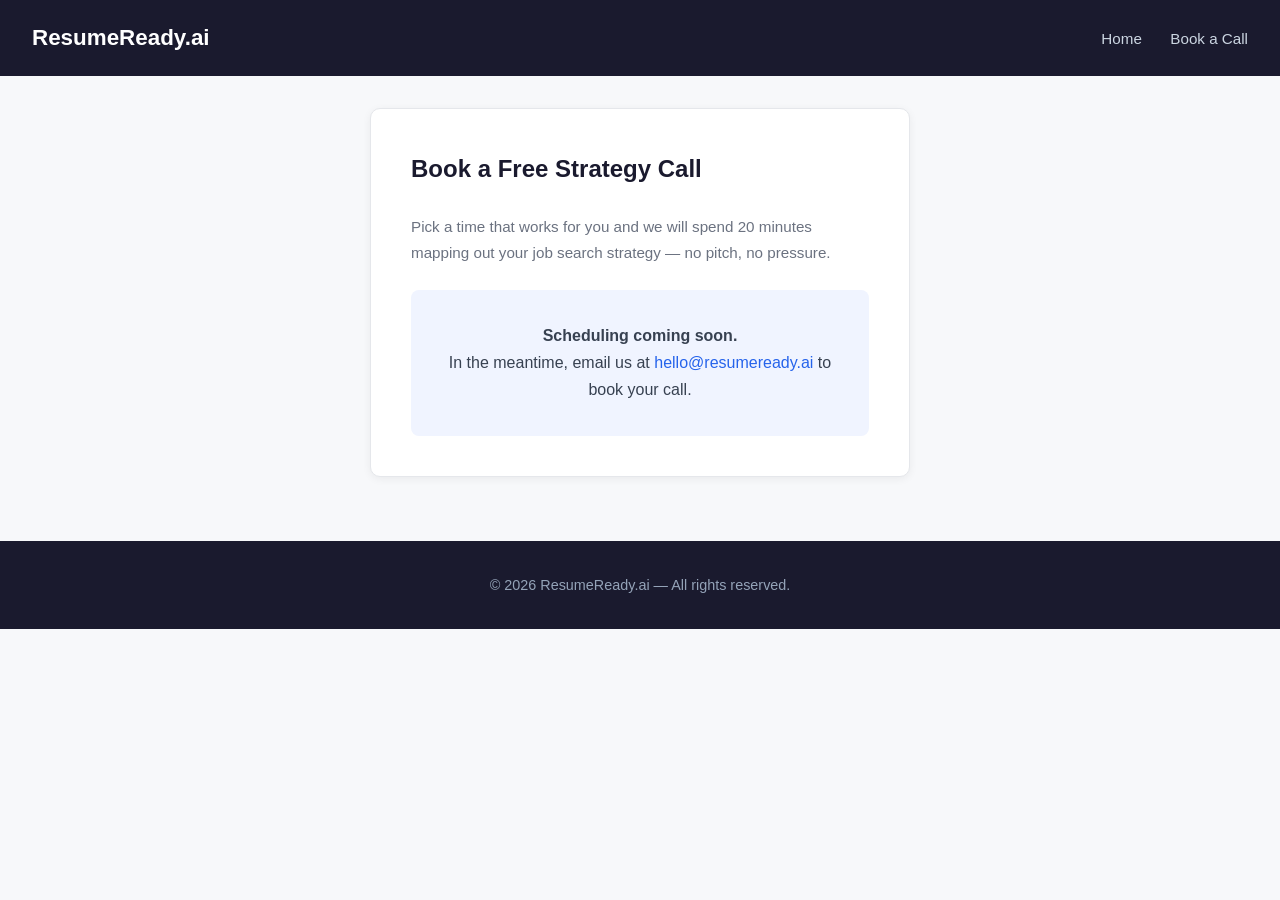
==== book.html @ 3fb4443f "Add site content: populate all HTML pages and CSS stylesheet" ====
<!DOCTYPE html>
<html lang="en">
<head>
  <meta charset="UTF-8" />
  <meta name="viewport" content="width=device-width, initial-scale=1.0" />
  <meta name="description" content="Book a free 20-minute career strategy call with ResumeReady.ai." />
  <title>Book a Free Strategy Call | ResumeReady.ai</title>
  <link rel="stylesheet" href="/assets/css/site.css" />
</head>
<body>
<header>
  <a class="logo" href="/">ResumeReady.ai</a>
  <nav>
    <a href="/">Home</a>
    <a href="/book.html">Book a Call</a>
  </nav>
</header>
<div class="form-wrap">
  <h2>Book a Free Strategy Call</h2>
  <p style="margin-bottom:1.5rem;color:#6b7280;font-size:0.95rem;">Pick a time that works for you and we will spend 20 minutes mapping out your job search strategy — no pitch, no pressure.</p>
  <p style="text-align:center;padding:2rem;background:#f0f4ff;border-radius:8px;color:#374151;">
    <strong>Scheduling coming soon.</strong><br/>
    In the meantime, email us at <a href="mailto:hello@resumeready.ai">hello@resumeready.ai</a> to book your call.
  </p>
</div>
<footer>
  <p>&copy; 2026 ResumeReady.ai &mdash; All rights reserved.</p>
</footer>
</body>
</html>
---- assets/css/site.css ----
/* ResumeReady.ai - site.css */
*, *::before, *::after { box-sizing: border-box; margin: 0; padding: 0; }

body {
  font-family: "Segoe UI", Arial, sans-serif;
  background: #f7f8fa;
  color: #1a1a2e;
  line-height: 1.7;
}

a { color: #2563eb; text-decoration: none; }
a:hover { text-decoration: underline; }

header {
  background: #1a1a2e;
  color: #fff;
  padding: 1.2rem 2rem;
  display: flex;
  align-items: center;
  justify-content: space-between;
}
header .logo { font-size: 1.4rem; font-weight: 700; color: #fff; }
header nav a { color: #cbd5e1; margin-left: 1.5rem; font-size: 0.95rem; }
header nav a:hover { color: #fff; text-decoration: none; }

.hero {
  background: linear-gradient(135deg, #1a1a2e 0%, #16213e 60%, #0f3460 100%);
  color: #fff;
  text-align: center;
  padding: 5rem 2rem 4rem;
}
.hero h1 { font-size: 2.6rem; font-weight: 800; margin-bottom: 1rem; line-height: 1.2; }
.hero p { font-size: 1.15rem; color: #cbd5e1; max-width: 600px; margin: 0 auto 2rem; }

.btn {
  display: inline-block;
  padding: 0.85rem 2.2rem;
  border-radius: 6px;
  font-size: 1rem;
  font-weight: 600;
  cursor: pointer;
  transition: opacity 0.2s;
}
.btn:hover { opacity: 0.88; text-decoration: none; }
.btn-primary { background: #2563eb; color: #fff; }
.btn-secondary { background: #fff; color: #1a1a2e; border: 2px solid #1a1a2e; }

.section { max-width: 900px; margin: 3rem auto; padding: 0 2rem; }
.section h2 { font-size: 1.8rem; margin-bottom: 1rem; color: #1a1a2e; }
.section p { margin-bottom: 1rem; color: #374151; }

.card-grid {
  display: grid;
  grid-template-columns: repeat(auto-fit, minmax(240px, 1fr));
  gap: 1.5rem;
  margin-top: 2rem;
}
.card {
  background: #fff;
  border: 1px solid #e5e7eb;
  border-radius: 10px;
  padding: 1.8rem;
  text-align: center;
  box-shadow: 0 2px 8px rgba(0,0,0,0.05);
}
.card h3 { font-size: 1.15rem; margin-bottom: 0.6rem; color: #1a1a2e; }
.card p { font-size: 0.95rem; color: #6b7280; margin-bottom: 1.2rem; }
.card .price { font-size: 1.5rem; font-weight: 700; color: #2563eb; margin-bottom: 1rem; }

.form-wrap {
  background: #fff;
  border: 1px solid #e5e7eb;
  border-radius: 10px;
  padding: 2.5rem;
  max-width: 540px;
  margin: 2rem auto;
  box-shadow: 0 2px 8px rgba(0,0,0,0.06);
}
.form-wrap h2 { margin-bottom: 1.5rem; font-size: 1.5rem; }
.form-wrap label { display: block; font-size: 0.9rem; font-weight: 600; margin-bottom: 0.3rem; color: #374151; }
.form-wrap input, .form-wrap textarea, .form-wrap select {
  width: 100%; padding: 0.7rem 1rem; border: 1px solid #d1d5db;
  border-radius: 6px; font-size: 1rem; margin-bottom: 1.2rem; background: #f9fafb;
}

.confirmation { text-align: center; padding: 5rem 2rem; }
.confirmation h1 { font-size: 2.2rem; color: #16a34a; margin-bottom: 1rem; }
.confirmation p { font-size: 1.1rem; color: #374151; max-width: 500px; margin: 0 auto 2rem; }

footer {
  background: #1a1a2e;
  color: #94a3b8;
  text-align: center;
  padding: 2rem;
  font-size: 0.9rem;
  margin-top: 4rem;
}
footer a { color: #94a3b8; }
footer a:hover { color: #fff; }

.product-hero {
  background: #f0f4ff;
  border-bottom: 1px solid #e5e7eb;
  padding: 3rem 2rem;
  text-align: center;
}
.product-hero h1 { font-size: 2rem; color: #1a1a2e; margin-bottom: 0.5rem; }
.product-hero .price { font-size: 2rem; font-weight: 800; color: #2563eb; margin: 1rem 0; }
.product-hero p { color: #374151; max-width: 560px; margin: 0 auto 1.5rem; }

.features { max-width: 700px; margin: 2rem auto; padding: 0 2rem; }
.features ul { list-style: none; }
.features ul li { padding: 0.5rem 0; color: #374151; }
.features ul li::before { content: "✓  "; color: #16a34a; font-weight: 700; }
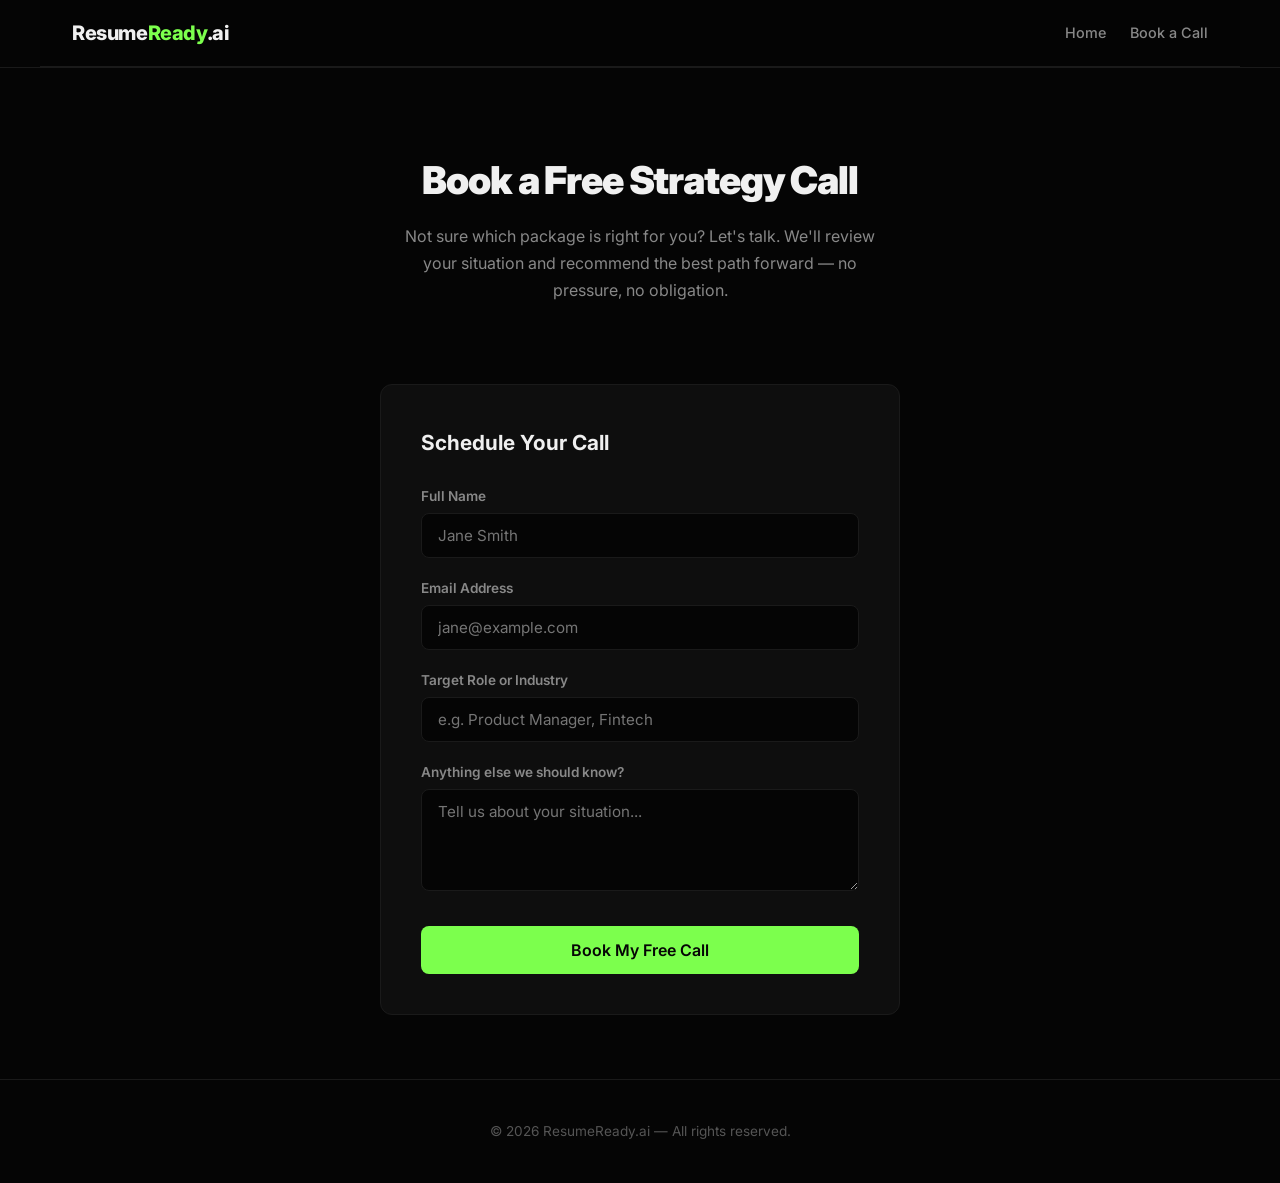
==== commit 4d3010a5: "Rebuild site with dark theme, green accent, Inter font, new pricing - Background #050505, accent #7C" ====
--- a/book.html
+++ b/book.html
@@ -3,26 +3,44 @@
 <head>
   <meta charset="UTF-8" />
   <meta name="viewport" content="width=device-width, initial-scale=1.0" />
-  <meta name="description" content="Book a free 20-minute career strategy call with ResumeReady.ai." />
-  <title>Book a Free Strategy Call | ResumeReady.ai</title>
+  <title>Book a Free Strategy Call — ResumeReady.ai</title>
   <link rel="stylesheet" href="/assets/css/site.css" />
 </head>
 <body>
+<div class="header-wrap">
 <header>
-  <a class="logo" href="/">ResumeReady.ai</a>
+  <a class="logo" href="/">Resume<span>Ready</span>.ai</a>
   <nav>
     <a href="/">Home</a>
     <a href="/book.html">Book a Call</a>
   </nav>
 </header>
+</div>
+
+<section class="product-hero">
+  <h1>Book a Free Strategy Call</h1>
+  <p>Not sure which package is right for you? Let's talk. We'll review your situation and recommend the best path forward — no pressure, no obligation.</p>
+</section>
+
 <div class="form-wrap">
-  <h2>Book a Free Strategy Call</h2>
-  <p style="margin-bottom:1.5rem;color:#6b7280;font-size:0.95rem;">Pick a time that works for you and we will spend 20 minutes mapping out your job search strategy — no pitch, no pressure.</p>
-  <p style="text-align:center;padding:2rem;background:#f0f4ff;border-radius:8px;color:#374151;">
-    <strong>Scheduling coming soon.</strong><br/>
-    In the meantime, email us at <a href="mailto:hello@resumeready.ai">hello@resumeready.ai</a> to book your call.
-  </p>
+  <h2>Schedule Your Call</h2>
+  <form action="/thank-you.html" method="GET">
+    <label for="name">Full Name</label>
+    <input type="text" id="name" name="name" required placeholder="Jane Smith" />
+
+    <label for="email">Email Address</label>
+    <input type="email" id="email" name="email" required placeholder="jane@example.com" />
+
+    <label for="role">Target Role or Industry</label>
+    <input type="text" id="role" name="role" placeholder="e.g. Product Manager, Fintech" />
+
+    <label for="notes">Anything else we should know?</label>
+    <textarea id="notes" name="notes" rows="4" placeholder="Tell us about your situation..."></textarea>
+
+    <button type="submit" class="btn btn-primary" style="width:100%;margin-top:0.5rem;">Book My Free Call</button>
+  </form>
 </div>
+
 <footer>
   <p>&copy; 2026 ResumeReady.ai &mdash; All rights reserved.</p>
 </footer>
--- a/assets/css/site.css
+++ b/assets/css/site.css
@@ -1,114 +1,433 @@
-/* ResumeReady.ai - site.css */
+/* ResumeReady.ai — Dark Theme */
+@import url('https://fonts.googleapis.com/css2?family=Inter:wght@400;500;600;700;800;900&display=swap');
+
 *, *::before, *::after { box-sizing: border-box; margin: 0; padding: 0; }
 
+:root {
+  --bg: #050505;
+  --bg-card: #0e0e0e;
+  --bg-card-hover: #141414;
+  --border: #1a1a1a;
+  --green: #7CFF4D;
+  --green-dim: rgba(124, 255, 77, 0.12);
+  --text: #f0f0f0;
+  --text-muted: #888;
+  --text-dim: #555;
+  --radius: 12px;
+}
+
+html { scroll-behavior: smooth; }
+
 body {
-  font-family: "Segoe UI", Arial, sans-serif;
-  background: #f7f8fa;
-  color: #1a1a2e;
+  font-family: 'Inter', -apple-system, BlinkMacSystemFont, sans-serif;
+  background: var(--bg);
+  color: var(--text);
   line-height: 1.7;
-}
-
-a { color: #2563eb; text-decoration: none; }
-a:hover { text-decoration: underline; }
-
+  -webkit-font-smoothing: antialiased;
+}
+
+a { color: var(--green); text-decoration: none; transition: opacity 0.2s; }
+a:hover { opacity: 0.8; }
+
+/* ── Header ── */
 header {
-  background: #1a1a2e;
-  color: #fff;
-  padding: 1.2rem 2rem;
+  position: sticky;
+  top: 0;
+  z-index: 100;
+  background: rgba(5, 5, 5, 0.85);
+  backdrop-filter: blur(12px);
+  -webkit-backdrop-filter: blur(12px);
+  border-bottom: 1px solid var(--border);
+  padding: 1rem 2rem;
   display: flex;
   align-items: center;
   justify-content: space-between;
-}
-header .logo { font-size: 1.4rem; font-weight: 700; color: #fff; }
-header nav a { color: #cbd5e1; margin-left: 1.5rem; font-size: 0.95rem; }
-header nav a:hover { color: #fff; text-decoration: none; }
-
-.hero {
-  background: linear-gradient(135deg, #1a1a2e 0%, #16213e 60%, #0f3460 100%);
-  color: #fff;
-  text-align: center;
-  padding: 5rem 2rem 4rem;
-}
-.hero h1 { font-size: 2.6rem; font-weight: 800; margin-bottom: 1rem; line-height: 1.2; }
-.hero p { font-size: 1.15rem; color: #cbd5e1; max-width: 600px; margin: 0 auto 2rem; }
-
+  max-width: 1200px;
+  margin: 0 auto;
+}
+header .logo {
+  font-size: 1.25rem;
+  font-weight: 800;
+  color: var(--text);
+  letter-spacing: -0.02em;
+}
+header .logo span { color: var(--green); }
+header nav { display: flex; gap: 1.5rem; }
+header nav a {
+  color: var(--text-muted);
+  font-size: 0.9rem;
+  font-weight: 500;
+  transition: color 0.2s;
+}
+header nav a:hover { color: var(--text); opacity: 1; }
+
+.header-wrap {
+  border-bottom: 1px solid var(--border);
+}
+
+/* ── Buttons ── */
 .btn {
   display: inline-block;
   padding: 0.85rem 2.2rem;
-  border-radius: 6px;
+  border-radius: 8px;
   font-size: 1rem;
   font-weight: 600;
   cursor: pointer;
-  transition: opacity 0.2s;
-}
-.btn:hover { opacity: 0.88; text-decoration: none; }
-.btn-primary { background: #2563eb; color: #fff; }
-.btn-secondary { background: #fff; color: #1a1a2e; border: 2px solid #1a1a2e; }
-
-.section { max-width: 900px; margin: 3rem auto; padding: 0 2rem; }
-.section h2 { font-size: 1.8rem; margin-bottom: 1rem; color: #1a1a2e; }
-.section p { margin-bottom: 1rem; color: #374151; }
-
+  transition: all 0.2s;
+  border: none;
+  font-family: inherit;
+}
+.btn:hover { opacity: 1; text-decoration: none; }
+.btn-primary {
+  background: var(--green);
+  color: #050505;
+}
+.btn-primary:hover {
+  box-shadow: 0 0 24px rgba(124, 255, 77, 0.3);
+  transform: translateY(-1px);
+}
+.btn-secondary {
+  background: transparent;
+  color: var(--text);
+  border: 1px solid var(--border);
+}
+.btn-secondary:hover {
+  border-color: var(--green);
+  color: var(--green);
+}
+
+/* ── Hero ── */
+.hero {
+  text-align: center;
+  padding: 7rem 2rem 5rem;
+  max-width: 800px;
+  margin: 0 auto;
+}
+.hero .badge {
+  display: inline-block;
+  background: var(--green-dim);
+  color: var(--green);
+  font-size: 0.8rem;
+  font-weight: 600;
+  padding: 0.4rem 1rem;
+  border-radius: 100px;
+  margin-bottom: 1.5rem;
+  letter-spacing: 0.03em;
+}
+.hero h1 {
+  font-size: clamp(2.4rem, 5vw, 3.6rem);
+  font-weight: 900;
+  line-height: 1.1;
+  margin-bottom: 1.2rem;
+  letter-spacing: -0.03em;
+}
+.hero h1 .accent { color: var(--green); }
+.hero p {
+  font-size: 1.15rem;
+  color: var(--text-muted);
+  max-width: 560px;
+  margin: 0 auto 2.5rem;
+  line-height: 1.7;
+}
+.hero-actions { display: flex; gap: 1rem; justify-content: center; flex-wrap: wrap; }
+
+/* ── Sections ── */
+.section {
+  max-width: 1100px;
+  margin: 0 auto;
+  padding: 5rem 2rem;
+}
+.section-header {
+  text-align: center;
+  margin-bottom: 3rem;
+}
+.section-header h2 {
+  font-size: 2rem;
+  font-weight: 800;
+  letter-spacing: -0.02em;
+  margin-bottom: 0.6rem;
+}
+.section-header p {
+  color: var(--text-muted);
+  font-size: 1.05rem;
+  max-width: 500px;
+  margin: 0 auto;
+}
+
+/* ── Pricing Cards ── */
 .card-grid {
   display: grid;
-  grid-template-columns: repeat(auto-fit, minmax(240px, 1fr));
+  grid-template-columns: repeat(auto-fit, minmax(300px, 1fr));
   gap: 1.5rem;
+}
+.card {
+  background: var(--bg-card);
+  border: 1px solid var(--border);
+  border-radius: var(--radius);
+  padding: 2.5rem 2rem;
+  transition: all 0.3s;
+  position: relative;
+}
+.card:hover {
+  border-color: #2a2a2a;
+  background: var(--bg-card-hover);
+}
+.card.featured {
+  border-color: var(--green);
+  box-shadow: 0 0 40px rgba(124, 255, 77, 0.06);
+}
+.card .card-label {
+  display: inline-block;
+  background: var(--green);
+  color: #050505;
+  font-size: 0.7rem;
+  font-weight: 700;
+  padding: 0.25rem 0.75rem;
+  border-radius: 100px;
+  margin-bottom: 1rem;
+  text-transform: uppercase;
+  letter-spacing: 0.05em;
+}
+.card h3 {
+  font-size: 1.25rem;
+  font-weight: 700;
+  margin-bottom: 0.5rem;
+}
+.card .card-desc {
+  color: var(--text-muted);
+  font-size: 0.9rem;
+  margin-bottom: 1.5rem;
+  line-height: 1.6;
+}
+.card .price {
+  font-size: 2.5rem;
+  font-weight: 900;
+  margin-bottom: 0.2rem;
+  letter-spacing: -0.03em;
+}
+.card .price-note {
+  font-size: 0.8rem;
+  color: var(--text-dim);
+  margin-bottom: 1.5rem;
+}
+.card ul {
+  list-style: none;
+  margin-bottom: 2rem;
+}
+.card ul li {
+  padding: 0.45rem 0;
+  color: var(--text-muted);
+  font-size: 0.9rem;
+  display: flex;
+  align-items: baseline;
+  gap: 0.6rem;
+}
+.card ul li::before {
+  content: "\2713";
+  color: var(--green);
+  font-weight: 700;
+  flex-shrink: 0;
+}
+.card .btn { width: 100%; text-align: center; }
+
+/* ── Process / Steps ── */
+.steps {
+  display: grid;
+  grid-template-columns: repeat(auto-fit, minmax(220px, 1fr));
+  gap: 2rem;
+  counter-reset: step;
+}
+.step {
+  position: relative;
+  padding: 2rem 1.5rem;
+}
+.step::before {
+  counter-increment: step;
+  content: counter(step);
+  display: block;
+  font-size: 2.5rem;
+  font-weight: 900;
+  color: var(--green);
+  opacity: 0.3;
+  margin-bottom: 0.8rem;
+  letter-spacing: -0.03em;
+}
+.step h3 {
+  font-size: 1.05rem;
+  font-weight: 700;
+  margin-bottom: 0.5rem;
+}
+.step p {
+  font-size: 0.9rem;
+  color: var(--text-muted);
+  line-height: 1.6;
+}
+
+/* ── CTA Section ── */
+.cta {
+  text-align: center;
+  padding: 5rem 2rem;
+  max-width: 600px;
+  margin: 0 auto;
+}
+.cta h2 {
+  font-size: 2rem;
+  font-weight: 800;
+  margin-bottom: 0.8rem;
+  letter-spacing: -0.02em;
+}
+.cta p {
+  color: var(--text-muted);
+  margin-bottom: 2rem;
+  font-size: 1.05rem;
+}
+
+/* ── Product Page ── */
+.product-hero {
+  text-align: center;
+  padding: 5rem 2rem 3rem;
+  max-width: 700px;
+  margin: 0 auto;
+}
+.product-hero h1 {
+  font-size: 2.4rem;
+  font-weight: 900;
+  margin-bottom: 0.6rem;
+  letter-spacing: -0.03em;
+}
+.product-hero .price {
+  font-size: 3rem;
+  font-weight: 900;
+  color: var(--green);
+  margin: 1rem 0 0.3rem;
+  letter-spacing: -0.03em;
+}
+.product-hero .price-note {
+  font-size: 0.85rem;
+  color: var(--text-dim);
+  margin-bottom: 1.5rem;
+}
+.product-hero p {
+  color: var(--text-muted);
+  max-width: 480px;
+  margin: 0 auto 2rem;
+  line-height: 1.7;
+}
+
+.features {
+  max-width: 600px;
+  margin: 0 auto;
+  padding: 2rem 2rem 3rem;
+}
+.features h2 {
+  font-size: 1.3rem;
+  font-weight: 700;
+  margin-bottom: 1.2rem;
+}
+.features ul { list-style: none; }
+.features ul li {
+  padding: 0.55rem 0;
+  color: var(--text-muted);
+  font-size: 0.95rem;
+  display: flex;
+  align-items: baseline;
+  gap: 0.6rem;
+}
+.features ul li::before {
+  content: "\2713";
+  color: var(--green);
+  font-weight: 700;
+}
+
+/* ── Forms ── */
+.form-wrap {
+  background: var(--bg-card);
+  border: 1px solid var(--border);
+  border-radius: var(--radius);
+  padding: 2.5rem;
+  max-width: 520px;
+  margin: 0 auto 4rem;
+}
+.form-wrap h2 {
+  font-size: 1.3rem;
+  font-weight: 700;
+  margin-bottom: 1.5rem;
+}
+.form-wrap label {
+  display: block;
+  font-size: 0.85rem;
+  font-weight: 600;
+  margin-bottom: 0.3rem;
+  color: var(--text-muted);
+}
+.form-wrap input,
+.form-wrap textarea,
+.form-wrap select {
+  width: 100%;
+  padding: 0.75rem 1rem;
+  border: 1px solid var(--border);
+  border-radius: 8px;
+  font-size: 0.95rem;
+  margin-bottom: 1.2rem;
+  background: var(--bg);
+  color: var(--text);
+  font-family: inherit;
+  transition: border-color 0.2s;
+}
+.form-wrap input:focus,
+.form-wrap textarea:focus,
+.form-wrap select:focus {
+  outline: none;
+  border-color: var(--green);
+}
+
+/* ── Confirmation ── */
+.confirmation {
+  text-align: center;
+  padding: 8rem 2rem;
+  max-width: 520px;
+  margin: 0 auto;
+}
+.confirmation h1 {
+  font-size: 2.2rem;
+  font-weight: 900;
+  color: var(--green);
+  margin-bottom: 1rem;
+  letter-spacing: -0.02em;
+}
+.confirmation p {
+  font-size: 1.05rem;
+  color: var(--text-muted);
+  margin-bottom: 2rem;
+  line-height: 1.7;
+}
+
+/* ── Footer ── */
+footer {
+  border-top: 1px solid var(--border);
+  text-align: center;
+  padding: 2.5rem 2rem;
+  font-size: 0.85rem;
+  color: var(--text-dim);
   margin-top: 2rem;
 }
-.card {
-  background: #fff;
-  border: 1px solid #e5e7eb;
-  border-radius: 10px;
-  padding: 1.8rem;
-  text-align: center;
-  box-shadow: 0 2px 8px rgba(0,0,0,0.05);
-}
-.card h3 { font-size: 1.15rem; margin-bottom: 0.6rem; color: #1a1a2e; }
-.card p { font-size: 0.95rem; color: #6b7280; margin-bottom: 1.2rem; }
-.card .price { font-size: 1.5rem; font-weight: 700; color: #2563eb; margin-bottom: 1rem; }
-
-.form-wrap {
-  background: #fff;
-  border: 1px solid #e5e7eb;
-  border-radius: 10px;
-  padding: 2.5rem;
-  max-width: 540px;
-  margin: 2rem auto;
-  box-shadow: 0 2px 8px rgba(0,0,0,0.06);
-}
-.form-wrap h2 { margin-bottom: 1.5rem; font-size: 1.5rem; }
-.form-wrap label { display: block; font-size: 0.9rem; font-weight: 600; margin-bottom: 0.3rem; color: #374151; }
-.form-wrap input, .form-wrap textarea, .form-wrap select {
-  width: 100%; padding: 0.7rem 1rem; border: 1px solid #d1d5db;
-  border-radius: 6px; font-size: 1rem; margin-bottom: 1.2rem; background: #f9fafb;
-}
-
-.confirmation { text-align: center; padding: 5rem 2rem; }
-.confirmation h1 { font-size: 2.2rem; color: #16a34a; margin-bottom: 1rem; }
-.confirmation p { font-size: 1.1rem; color: #374151; max-width: 500px; margin: 0 auto 2rem; }
-
-footer {
-  background: #1a1a2e;
-  color: #94a3b8;
-  text-align: center;
-  padding: 2rem;
-  font-size: 0.9rem;
-  margin-top: 4rem;
-}
-footer a { color: #94a3b8; }
-footer a:hover { color: #fff; }
-
-.product-hero {
-  background: #f0f4ff;
-  border-bottom: 1px solid #e5e7eb;
-  padding: 3rem 2rem;
-  text-align: center;
-}
-.product-hero h1 { font-size: 2rem; color: #1a1a2e; margin-bottom: 0.5rem; }
-.product-hero .price { font-size: 2rem; font-weight: 800; color: #2563eb; margin: 1rem 0; }
-.product-hero p { color: #374151; max-width: 560px; margin: 0 auto 1.5rem; }
-
-.features { max-width: 700px; margin: 2rem auto; padding: 0 2rem; }
-.features ul { list-style: none; }
-.features ul li { padding: 0.5rem 0; color: #374151; }
-.features ul li::before { content: "✓  "; color: #16a34a; font-weight: 700; }
+footer a { color: var(--text-dim); }
+footer a:hover { color: var(--green); }
+
+/* ── Divider ── */
+.divider {
+  border: none;
+  border-top: 1px solid var(--border);
+  margin: 0;
+}
+
+/* ── Responsive ── */
+@media (max-width: 768px) {
+  header { padding: 1rem 1.2rem; }
+  header nav { gap: 1rem; }
+  .hero { padding: 4rem 1.5rem 3rem; }
+  .section { padding: 3rem 1.5rem; }
+  .card { padding: 2rem 1.5rem; }
+  .form-wrap { margin: 0 1rem 3rem; padding: 2rem 1.5rem; }
+  .product-hero { padding: 3rem 1.5rem 2rem; }
+}
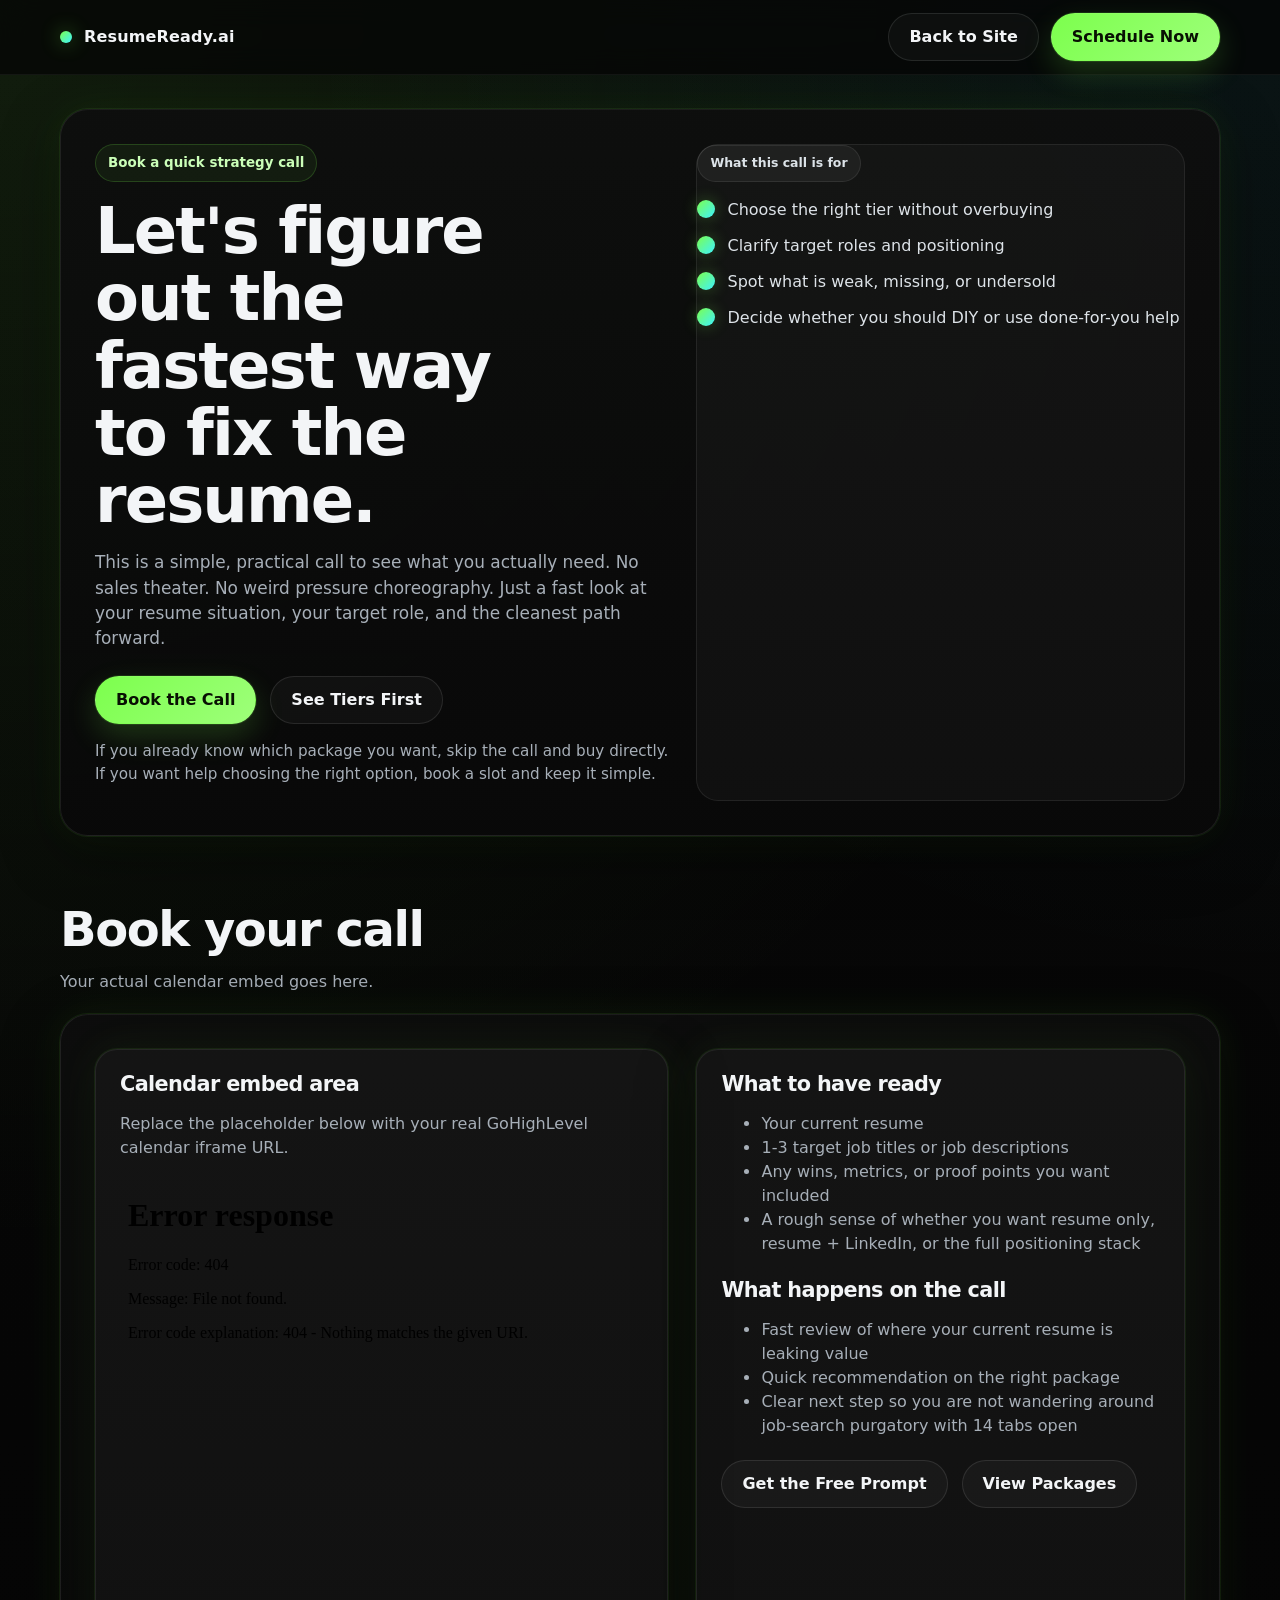
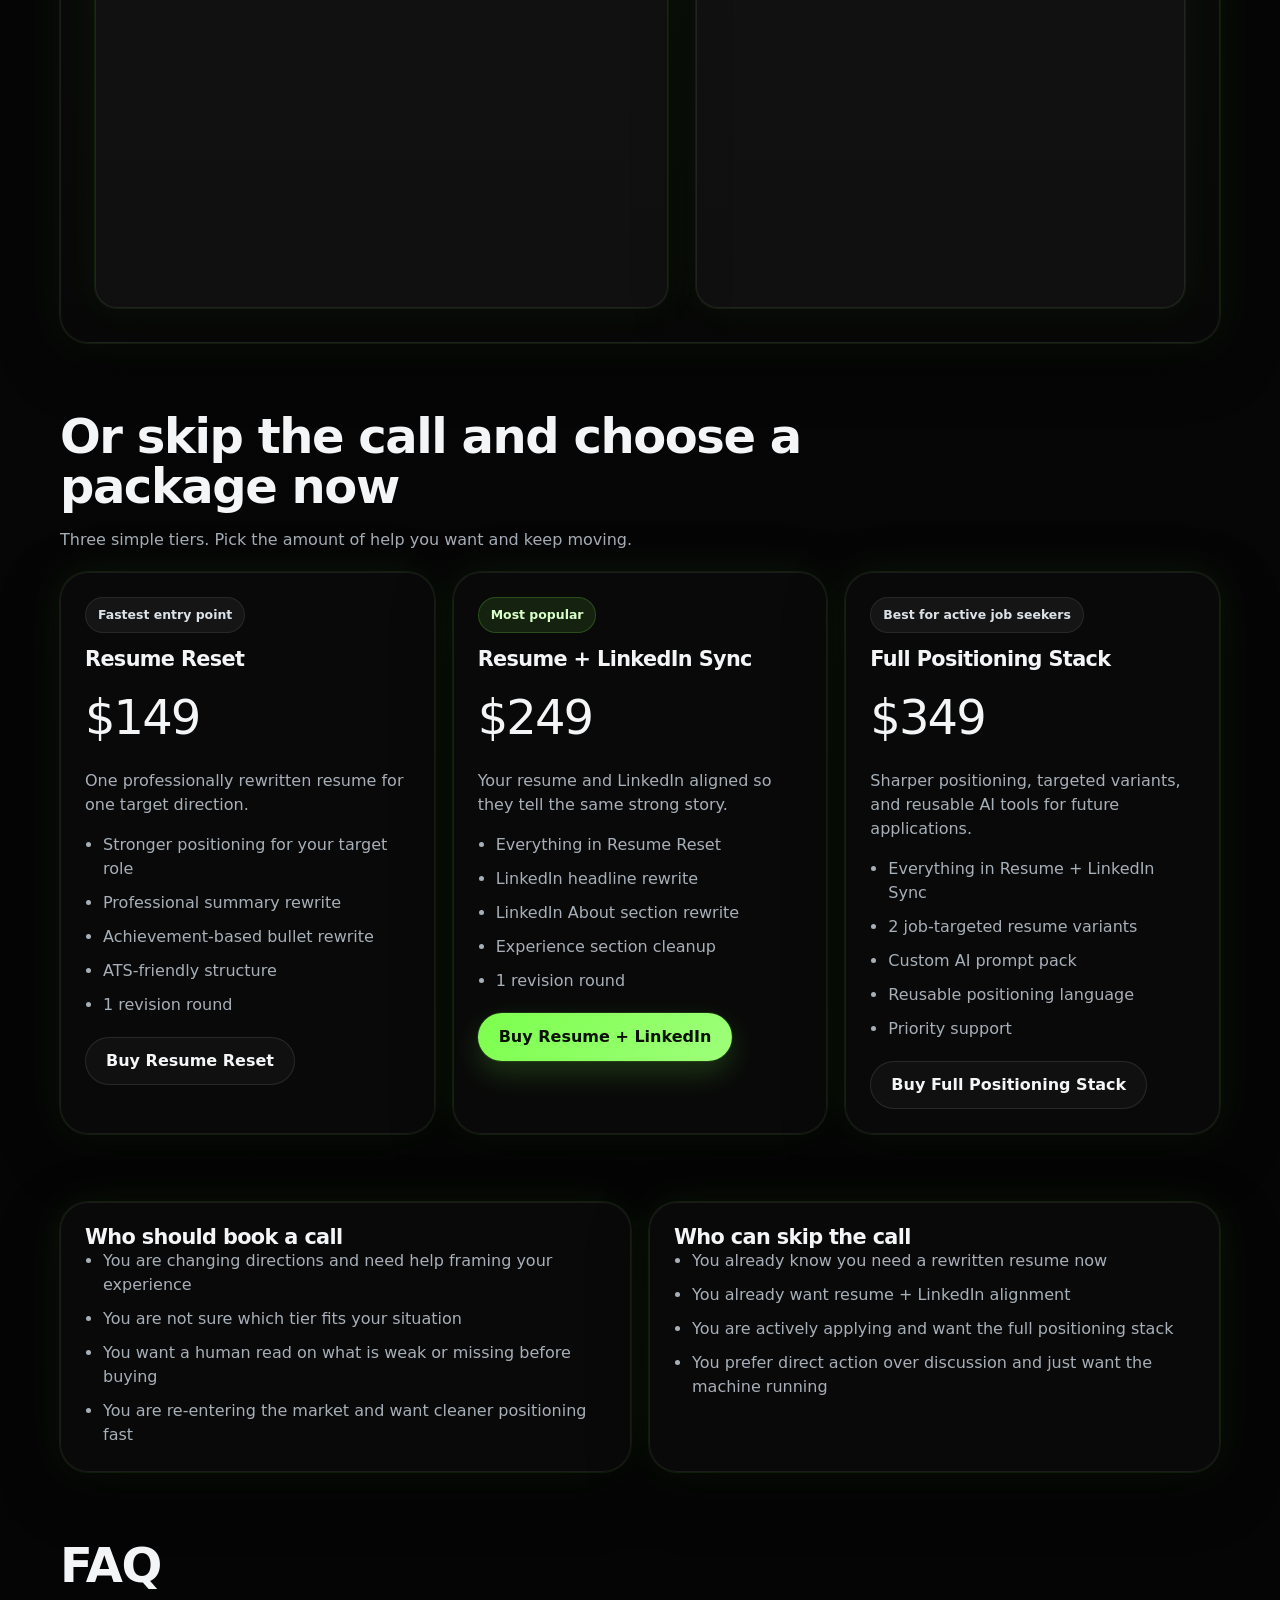
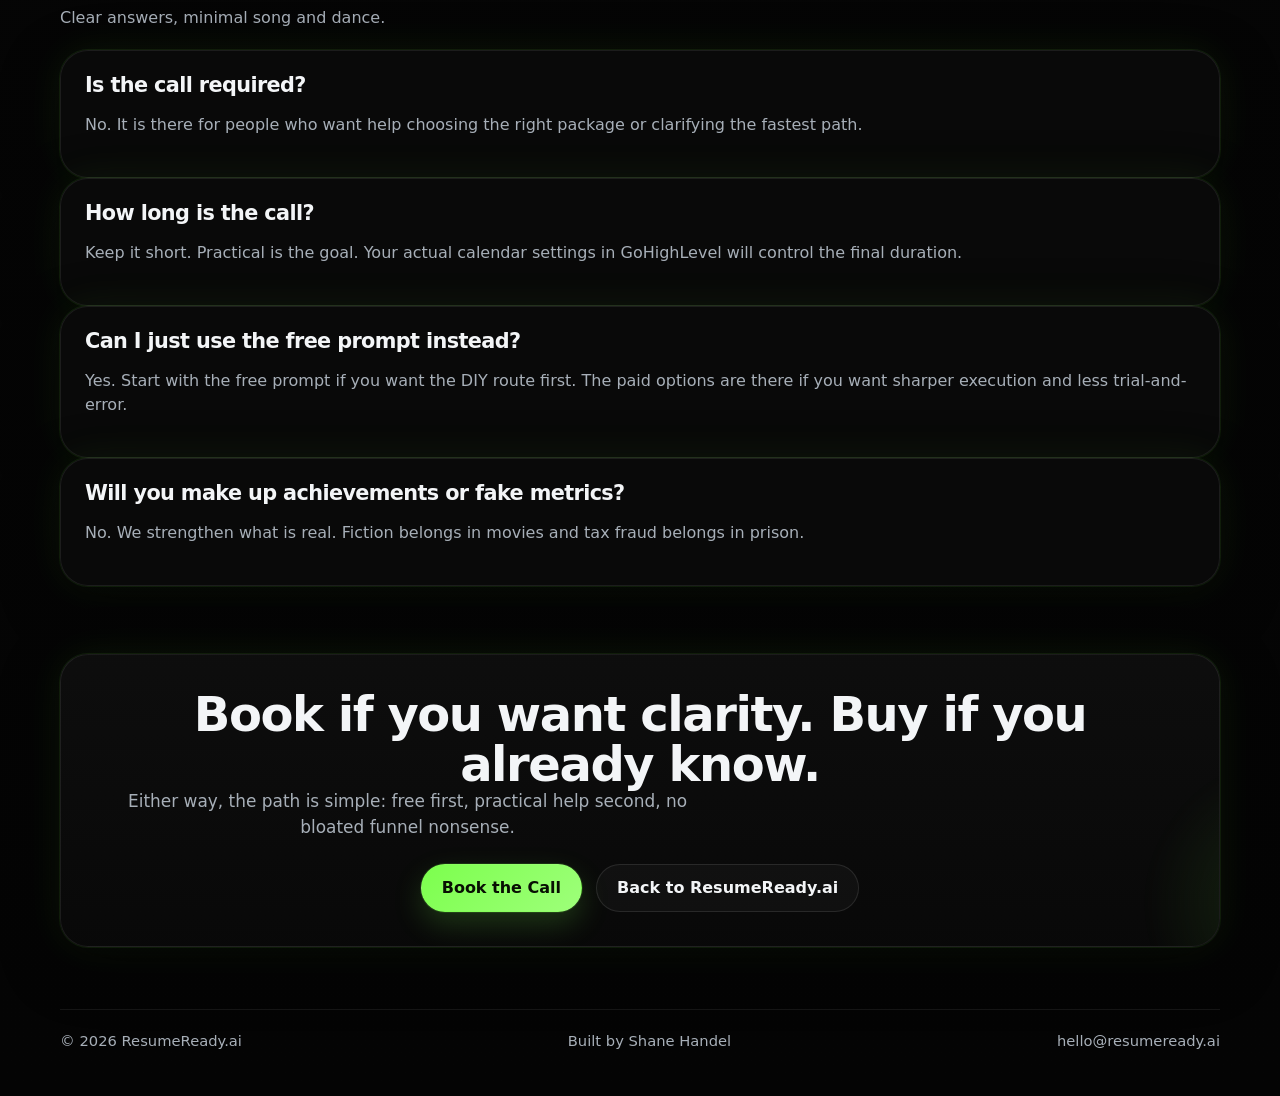
==== commit 546530bb: "Replace all files with final resumeready-chatgpt-final zip contents" ====
--- a/book.html
+++ b/book.html
@@ -3,46 +3,22 @@
 <head>
   <meta charset="UTF-8" />
   <meta name="viewport" content="width=device-width, initial-scale=1.0" />
-  <title>Book a Free Strategy Call — ResumeReady.ai</title>
+  <title>ResumeReady.ai | Book a Call</title>
+  <meta name="description" content="Book a quick call with ResumeReady.ai to choose the right resume and LinkedIn optimization tier." />
+  <meta name="theme-color" content="#050505" />
   <link rel="stylesheet" href="/assets/css/site.css" />
 </head>
 <body>
-<div class="header-wrap">
-<header>
-  <a class="logo" href="/">Resume<span>Ready</span>.ai</a>
-  <nav>
-    <a href="/">Home</a>
-    <a href="/book.html">Book a Call</a>
-  </nav>
-</header>
-</div>
-
-<section class="product-hero">
-  <h1>Book a Free Strategy Call</h1>
-  <p>Not sure which package is right for you? Let's talk. We'll review your situation and recommend the best path forward — no pressure, no obligation.</p>
-</section>
-
-<div class="form-wrap">
-  <h2>Schedule Your Call</h2>
-  <form action="/thank-you.html" method="GET">
-    <label for="name">Full Name</label>
-    <input type="text" id="name" name="name" required placeholder="Jane Smith" />
-
-    <label for="email">Email Address</label>
-    <input type="email" id="email" name="email" required placeholder="jane@example.com" />
-
-    <label for="role">Target Role or Industry</label>
-    <input type="text" id="role" name="role" placeholder="e.g. Product Manager, Fintech" />
-
-    <label for="notes">Anything else we should know?</label>
-    <textarea id="notes" name="notes" rows="4" placeholder="Tell us about your situation..."></textarea>
-
-    <button type="submit" class="btn btn-primary" style="width:100%;margin-top:0.5rem;">Book My Free Call</button>
-  </form>
-</div>
-
-<footer>
-  <p>&copy; 2026 ResumeReady.ai &mdash; All rights reserved.</p>
-</footer>
+  <header class="site-header"><div class="container nav"><a href="/index.html" class="brand" aria-label="ResumeReady.ai home"><span class="brand-badge" aria-hidden="true"></span><span>ResumeReady.ai</span></a><div class="nav-actions"><a class="btn btn-secondary" href="/index.html">Back to Site</a><a class="btn btn-primary" href="#book">Schedule Now</a></div></div></header>
+  <main>
+    <section class="hero"><div class="container"><div class="hero-card lg"><div><div class="eyebrow">Book a quick strategy call</div><h1>Let's figure out the fastest way to fix the resume.</h1><p class="lead">This is a simple, practical call to see what you actually need. No sales theater. No weird pressure choreography. Just a fast look at your resume situation, your target role, and the cleanest path forward.</p><div class="hero-actions"><a class="btn btn-primary" href="#book">Book the Call</a><a class="btn btn-secondary" href="#tiers">See Tiers First</a></div><p class="subtext">If you already know which package you want, skip the call and buy directly. If you want help choosing the right option, book a slot and keep it simple.</p></div><aside class="mini-panel"><span class="mini-label">What this call is for</span><ul class="checklist"><li><span class="check" aria-hidden="true"></span><span>Choose the right tier without overbuying</span></li><li><span class="check" aria-hidden="true"></span><span>Clarify target roles and positioning</span></li><li><span class="check" aria-hidden="true"></span><span>Spot what is weak, missing, or undersold</span></li><li><span class="check" aria-hidden="true"></span><span>Decide whether you should DIY or use done-for-you help</span></li></ul></aside></div></div></section>
+    <section class="section" id="book"><div class="container"><div class="section-head"><h2>Book your call</h2><p>Your actual calendar embed goes here.</p></div><div class="booking-shell lg"><div class="embed-card"><h3>Calendar embed area</h3><p>Replace the placeholder below with your real GoHighLevel calendar iframe URL.</p><iframe src="YOUR_GHL_CALENDAR_EMBED_URL" style="width:100%;height:700px;border:none;border-radius:20px;" loading="lazy" referrerpolicy="no-referrer-when-downgrade" title="ResumeReady.ai booking calendar"></iframe></div><div class="embed-card"><h3>What to have ready</h3><ul><li>Your current resume</li><li>1-3 target job titles or job descriptions</li><li>Any wins, metrics, or proof points you want included</li><li>A rough sense of whether you want resume only, resume + LinkedIn, or the full positioning stack</li></ul><h3 style="margin-top: 24px;">What happens on the call</h3><ul><li>Fast review of where your current resume is leaking value</li><li>Quick recommendation on the right package</li><li>Clear next step so you are not wandering around job-search purgatory with 14 tabs open</li></ul><div class="hero-actions" style="margin-top: 22px; margin-bottom: 0;"><a class="btn btn-secondary" href="/thank-you.html">Get the Free Prompt</a><a class="btn btn-secondary" href="#tiers">View Packages</a></div></div></div></div></section>
+    <section class="section" id="tiers"><div class="container"><div class="section-head"><h2>Or skip the call and choose a package now</h2><p>Three simple tiers. Pick the amount of help you want and keep moving.</p></div><div class="grid-3"><article class="card"><span class="pill">Fastest entry point</span><h3>Resume Reset</h3><div class="price">$149</div><p>One professionally rewritten resume for one target direction.</p><ul><li>Stronger positioning for your target role</li><li>Professional summary rewrite</li><li>Achievement-based bullet rewrite</li><li>ATS-friendly structure</li><li>1 revision round</li></ul><div class="hero-actions" style="margin-top: 20px; margin-bottom: 0;"><a class="btn btn-secondary" href="/buy/resume-reset.html">Buy Resume Reset</a></div></article><article class="card"><span class="pill popular">Most popular</span><h3>Resume + LinkedIn Sync</h3><div class="price">$249</div><p>Your resume and LinkedIn aligned so they tell the same strong story.</p><ul><li>Everything in Resume Reset</li><li>LinkedIn headline rewrite</li><li>LinkedIn About section rewrite</li><li>Experience section cleanup</li><li>1 revision round</li></ul><div class="hero-actions" style="margin-top: 20px; margin-bottom: 0;"><a class="btn btn-primary" href="/buy/resume-linkedin.html">Buy Resume + LinkedIn</a></div></article><article class="card"><span class="pill">Best for active job seekers</span><h3>Full Positioning Stack</h3><div class="price">$349</div><p>Sharper positioning, targeted variants, and reusable AI tools for future applications.</p><ul><li>Everything in Resume + LinkedIn Sync</li><li>2 job-targeted resume variants</li><li>Custom AI prompt pack</li><li>Reusable positioning language</li><li>Priority support</li></ul><div class="hero-actions" style="margin-top: 20px; margin-bottom: 0;"><a class="btn btn-secondary" href="/buy/full-positioning-stack.html">Buy Full Positioning Stack</a></div></article></div></div></section>
+    <section class="section"><div class="container grid-2"><article class="card"><h3>Who should book a call</h3><ul><li>You are changing directions and need help framing your experience</li><li>You are not sure which tier fits your situation</li><li>You want a human read on what is weak or missing before buying</li><li>You are re-entering the market and want cleaner positioning fast</li></ul></article><article class="card"><h3>Who can skip the call</h3><ul><li>You already know you need a rewritten resume now</li><li>You already want resume + LinkedIn alignment</li><li>You are actively applying and want the full positioning stack</li><li>You prefer direct action over discussion and just want the machine running</li></ul></article></div></section>
+    <section class="section"><div class="container"><div class="section-head"><h2>FAQ</h2><p>Clear answers, minimal song and dance.</p></div><div class="faq"><article class="faq-item"><h3>Is the call required?</h3><p>No. It is there for people who want help choosing the right package or clarifying the fastest path.</p></article><article class="faq-item"><h3>How long is the call?</h3><p>Keep it short. Practical is the goal. Your actual calendar settings in GoHighLevel will control the final duration.</p></article><article class="faq-item"><h3>Can I just use the free prompt instead?</h3><p>Yes. Start with the free prompt if you want the DIY route first. The paid options are there if you want sharper execution and less trial-and-error.</p></article><article class="faq-item"><h3>Will you make up achievements or fake metrics?</h3><p>No. We strengthen what is real. Fiction belongs in movies and tax fraud belongs in prison.</p></article></div></div></section>
+    <section class="section"><div class="container"><div class="footer-card lg"><h2>Book if you want clarity. Buy if you already know.</h2><p class="lead">Either way, the path is simple: free first, practical help second, no bloated funnel nonsense.</p><div class="hero-actions" style="justify-content:center; margin-bottom: 0;"><a class="btn btn-primary" href="#book">Book the Call</a><a class="btn btn-secondary" href="/index.html">Back to ResumeReady.ai</a></div></div></div></section>
+  </main>
+  <footer class="site-footer"><div class="container footer-row"><div>&copy; <span id="year"></span> ResumeReady.ai</div><div>Built by Shane Handel</div><div><a href="mailto:hello@resumeready.ai">hello@resumeready.ai</a></div></div></footer>
+  <script>document.getElementById('year').textContent = new Date().getFullYear();</script>
 </body>
 </html>
--- a/assets/css/site.css
+++ b/assets/css/site.css
@@ -1,433 +1,85 @@
-/* ResumeReady.ai — Dark Theme */
-@import url('https://fonts.googleapis.com/css2?family=Inter:wght@400;500;600;700;800;900&display=swap');
-
-*, *::before, *::after { box-sizing: border-box; margin: 0; padding: 0; }
-
 :root {
   --bg: #050505;
-  --bg-card: #0e0e0e;
-  --bg-card-hover: #141414;
-  --border: #1a1a1a;
-  --green: #7CFF4D;
-  --green-dim: rgba(124, 255, 77, 0.12);
-  --text: #f0f0f0;
-  --text-muted: #888;
-  --text-dim: #555;
-  --radius: 12px;
+  --bg-soft: #0c0c0c;
+  --panel: rgba(10, 10, 10, 0.9);
+  --panel-strong: rgba(14, 14, 14, 0.96);
+  --line: rgba(255, 255, 255, 0.08);
+  --line-strong: rgba(255, 255, 255, 0.14);
+  --text: #f3f5f7;
+  --muted: #a7afb8;
+  --accent: #7cff4d;
+  --accent-2: #3df2ff;
+  --radius-xl: 28px;
+  --radius-lg: 22px;
+  --radius-md: 14px;
+  --shadow: 0 0 0 1px rgba(124, 255, 77, 0.08), 0 18px 60px rgba(0, 0, 0, 0.45), 0 0 40px rgba(124, 255, 77, 0.08);
+  --max: 1160px;
 }
-
+* { box-sizing: border-box; }
 html { scroll-behavior: smooth; }
-
-body {
-  font-family: 'Inter', -apple-system, BlinkMacSystemFont, sans-serif;
-  background: var(--bg);
-  color: var(--text);
-  line-height: 1.7;
-  -webkit-font-smoothing: antialiased;
-}
-
-a { color: var(--green); text-decoration: none; transition: opacity 0.2s; }
-a:hover { opacity: 0.8; }
-
-/* ── Header ── */
-header {
-  position: sticky;
-  top: 0;
-  z-index: 100;
-  background: rgba(5, 5, 5, 0.85);
-  backdrop-filter: blur(12px);
-  -webkit-backdrop-filter: blur(12px);
-  border-bottom: 1px solid var(--border);
-  padding: 1rem 2rem;
-  display: flex;
-  align-items: center;
-  justify-content: space-between;
-  max-width: 1200px;
-  margin: 0 auto;
-}
-header .logo {
-  font-size: 1.25rem;
-  font-weight: 800;
-  color: var(--text);
-  letter-spacing: -0.02em;
-}
-header .logo span { color: var(--green); }
-header nav { display: flex; gap: 1.5rem; }
-header nav a {
-  color: var(--text-muted);
-  font-size: 0.9rem;
-  font-weight: 500;
-  transition: color 0.2s;
-}
-header nav a:hover { color: var(--text); opacity: 1; }
-
-.header-wrap {
-  border-bottom: 1px solid var(--border);
-}
-
-/* ── Buttons ── */
-.btn {
-  display: inline-block;
-  padding: 0.85rem 2.2rem;
-  border-radius: 8px;
-  font-size: 1rem;
-  font-weight: 600;
-  cursor: pointer;
-  transition: all 0.2s;
-  border: none;
-  font-family: inherit;
-}
-.btn:hover { opacity: 1; text-decoration: none; }
-.btn-primary {
-  background: var(--green);
-  color: #050505;
-}
-.btn-primary:hover {
-  box-shadow: 0 0 24px rgba(124, 255, 77, 0.3);
-  transform: translateY(-1px);
-}
-.btn-secondary {
-  background: transparent;
-  color: var(--text);
-  border: 1px solid var(--border);
-}
-.btn-secondary:hover {
-  border-color: var(--green);
-  color: var(--green);
-}
-
-/* ── Hero ── */
-.hero {
-  text-align: center;
-  padding: 7rem 2rem 5rem;
-  max-width: 800px;
-  margin: 0 auto;
-}
-.hero .badge {
-  display: inline-block;
-  background: var(--green-dim);
-  color: var(--green);
-  font-size: 0.8rem;
-  font-weight: 600;
-  padding: 0.4rem 1rem;
-  border-radius: 100px;
-  margin-bottom: 1.5rem;
-  letter-spacing: 0.03em;
-}
-.hero h1 {
-  font-size: clamp(2.4rem, 5vw, 3.6rem);
-  font-weight: 900;
-  line-height: 1.1;
-  margin-bottom: 1.2rem;
-  letter-spacing: -0.03em;
-}
-.hero h1 .accent { color: var(--green); }
-.hero p {
-  font-size: 1.15rem;
-  color: var(--text-muted);
-  max-width: 560px;
-  margin: 0 auto 2.5rem;
-  line-height: 1.7;
-}
-.hero-actions { display: flex; gap: 1rem; justify-content: center; flex-wrap: wrap; }
-
-/* ── Sections ── */
-.section {
-  max-width: 1100px;
-  margin: 0 auto;
-  padding: 5rem 2rem;
-}
-.section-header {
-  text-align: center;
-  margin-bottom: 3rem;
-}
-.section-header h2 {
-  font-size: 2rem;
-  font-weight: 800;
-  letter-spacing: -0.02em;
-  margin-bottom: 0.6rem;
-}
-.section-header p {
-  color: var(--text-muted);
-  font-size: 1.05rem;
-  max-width: 500px;
-  margin: 0 auto;
-}
-
-/* ── Pricing Cards ── */
-.card-grid {
-  display: grid;
-  grid-template-columns: repeat(auto-fit, minmax(300px, 1fr));
-  gap: 1.5rem;
-}
-.card {
-  background: var(--bg-card);
-  border: 1px solid var(--border);
-  border-radius: var(--radius);
-  padding: 2.5rem 2rem;
-  transition: all 0.3s;
-  position: relative;
-}
-.card:hover {
-  border-color: #2a2a2a;
-  background: var(--bg-card-hover);
-}
-.card.featured {
-  border-color: var(--green);
-  box-shadow: 0 0 40px rgba(124, 255, 77, 0.06);
-}
-.card .card-label {
-  display: inline-block;
-  background: var(--green);
-  color: #050505;
-  font-size: 0.7rem;
-  font-weight: 700;
-  padding: 0.25rem 0.75rem;
-  border-radius: 100px;
-  margin-bottom: 1rem;
-  text-transform: uppercase;
-  letter-spacing: 0.05em;
-}
-.card h3 {
-  font-size: 1.25rem;
-  font-weight: 700;
-  margin-bottom: 0.5rem;
-}
-.card .card-desc {
-  color: var(--text-muted);
-  font-size: 0.9rem;
-  margin-bottom: 1.5rem;
-  line-height: 1.6;
-}
-.card .price {
-  font-size: 2.5rem;
-  font-weight: 900;
-  margin-bottom: 0.2rem;
-  letter-spacing: -0.03em;
-}
-.card .price-note {
-  font-size: 0.8rem;
-  color: var(--text-dim);
-  margin-bottom: 1.5rem;
-}
-.card ul {
-  list-style: none;
-  margin-bottom: 2rem;
-}
-.card ul li {
-  padding: 0.45rem 0;
-  color: var(--text-muted);
-  font-size: 0.9rem;
-  display: flex;
-  align-items: baseline;
-  gap: 0.6rem;
-}
-.card ul li::before {
-  content: "\2713";
-  color: var(--green);
-  font-weight: 700;
-  flex-shrink: 0;
-}
-.card .btn { width: 100%; text-align: center; }
-
-/* ── Process / Steps ── */
-.steps {
-  display: grid;
-  grid-template-columns: repeat(auto-fit, minmax(220px, 1fr));
-  gap: 2rem;
-  counter-reset: step;
-}
-.step {
-  position: relative;
-  padding: 2rem 1.5rem;
-}
-.step::before {
-  counter-increment: step;
-  content: counter(step);
-  display: block;
-  font-size: 2.5rem;
-  font-weight: 900;
-  color: var(--green);
-  opacity: 0.3;
-  margin-bottom: 0.8rem;
-  letter-spacing: -0.03em;
-}
-.step h3 {
-  font-size: 1.05rem;
-  font-weight: 700;
-  margin-bottom: 0.5rem;
-}
-.step p {
-  font-size: 0.9rem;
-  color: var(--text-muted);
-  line-height: 1.6;
-}
-
-/* ── CTA Section ── */
-.cta {
-  text-align: center;
-  padding: 5rem 2rem;
-  max-width: 600px;
-  margin: 0 auto;
-}
-.cta h2 {
-  font-size: 2rem;
-  font-weight: 800;
-  margin-bottom: 0.8rem;
-  letter-spacing: -0.02em;
-}
-.cta p {
-  color: var(--text-muted);
-  margin-bottom: 2rem;
-  font-size: 1.05rem;
-}
-
-/* ── Product Page ── */
-.product-hero {
-  text-align: center;
-  padding: 5rem 2rem 3rem;
-  max-width: 700px;
-  margin: 0 auto;
-}
-.product-hero h1 {
-  font-size: 2.4rem;
-  font-weight: 900;
-  margin-bottom: 0.6rem;
-  letter-spacing: -0.03em;
-}
-.product-hero .price {
-  font-size: 3rem;
-  font-weight: 900;
-  color: var(--green);
-  margin: 1rem 0 0.3rem;
-  letter-spacing: -0.03em;
-}
-.product-hero .price-note {
-  font-size: 0.85rem;
-  color: var(--text-dim);
-  margin-bottom: 1.5rem;
-}
-.product-hero p {
-  color: var(--text-muted);
-  max-width: 480px;
-  margin: 0 auto 2rem;
-  line-height: 1.7;
-}
-
-.features {
-  max-width: 600px;
-  margin: 0 auto;
-  padding: 2rem 2rem 3rem;
-}
-.features h2 {
-  font-size: 1.3rem;
-  font-weight: 700;
-  margin-bottom: 1.2rem;
-}
-.features ul { list-style: none; }
-.features ul li {
-  padding: 0.55rem 0;
-  color: var(--text-muted);
-  font-size: 0.95rem;
-  display: flex;
-  align-items: baseline;
-  gap: 0.6rem;
-}
-.features ul li::before {
-  content: "\2713";
-  color: var(--green);
-  font-weight: 700;
-}
-
-/* ── Forms ── */
-.form-wrap {
-  background: var(--bg-card);
-  border: 1px solid var(--border);
-  border-radius: var(--radius);
-  padding: 2.5rem;
-  max-width: 520px;
-  margin: 0 auto 4rem;
-}
-.form-wrap h2 {
-  font-size: 1.3rem;
-  font-weight: 700;
-  margin-bottom: 1.5rem;
-}
-.form-wrap label {
-  display: block;
-  font-size: 0.85rem;
-  font-weight: 600;
-  margin-bottom: 0.3rem;
-  color: var(--text-muted);
-}
-.form-wrap input,
-.form-wrap textarea,
-.form-wrap select {
-  width: 100%;
-  padding: 0.75rem 1rem;
-  border: 1px solid var(--border);
-  border-radius: 8px;
-  font-size: 0.95rem;
-  margin-bottom: 1.2rem;
-  background: var(--bg);
-  color: var(--text);
-  font-family: inherit;
-  transition: border-color 0.2s;
-}
-.form-wrap input:focus,
-.form-wrap textarea:focus,
-.form-wrap select:focus {
-  outline: none;
-  border-color: var(--green);
-}
-
-/* ── Confirmation ── */
-.confirmation {
-  text-align: center;
-  padding: 8rem 2rem;
-  max-width: 520px;
-  margin: 0 auto;
-}
-.confirmation h1 {
-  font-size: 2.2rem;
-  font-weight: 900;
-  color: var(--green);
-  margin-bottom: 1rem;
-  letter-spacing: -0.02em;
-}
-.confirmation p {
-  font-size: 1.05rem;
-  color: var(--text-muted);
-  margin-bottom: 2rem;
-  line-height: 1.7;
-}
-
-/* ── Footer ── */
-footer {
-  border-top: 1px solid var(--border);
-  text-align: center;
-  padding: 2.5rem 2rem;
-  font-size: 0.85rem;
-  color: var(--text-dim);
-  margin-top: 2rem;
-}
-footer a { color: var(--text-dim); }
-footer a:hover { color: var(--green); }
-
-/* ── Divider ── */
-.divider {
-  border: none;
-  border-top: 1px solid var(--border);
-  margin: 0;
-}
-
-/* ── Responsive ── */
-@media (max-width: 768px) {
-  header { padding: 1rem 1.2rem; }
-  header nav { gap: 1rem; }
-  .hero { padding: 4rem 1.5rem 3rem; }
-  .section { padding: 3rem 1.5rem; }
-  .card { padding: 2rem 1.5rem; }
-  .form-wrap { margin: 0 1rem 3rem; padding: 2rem 1.5rem; }
-  .product-hero { padding: 3rem 1.5rem 2rem; }
-}
+body { margin: 0; font-family: Inter, ui-sans-serif, system-ui, -apple-system, BlinkMacSystemFont, "Segoe UI", sans-serif; color: var(--text); background: radial-gradient(circle at top left, rgba(124, 255, 77, 0.09), transparent 28%), radial-gradient(circle at top right, rgba(61, 242, 255, 0.06), transparent 22%), linear-gradient(180deg, #070707 0%, #040404 100%); line-height: 1.5; -webkit-font-smoothing: antialiased; text-rendering: optimizeLegibility; }
+body::before { content: ""; position: fixed; inset: 0; pointer-events: none; opacity: 0.16; background-image: linear-gradient(rgba(255, 255, 255, 0.03) 1px, transparent 1px), linear-gradient(90deg, rgba(255, 255, 255, 0.03) 1px, transparent 1px); background-size: 42px 42px; mask-image: radial-gradient(circle at center, black, transparent 85%); }
+img { max-width: 100%; display: block; }
+a { color: inherit; text-decoration: none; }
+.container { width: min(var(--max), calc(100% - 40px)); margin: 0 auto; }
+.site-header { position: sticky; top: 0; z-index: 50; backdrop-filter: blur(14px); background: rgba(5, 5, 5, 0.72); border-bottom: 1px solid rgba(255, 255, 255, 0.05); }
+.nav { min-height: 74px; display: flex; align-items: center; justify-content: space-between; gap: 18px; }
+.brand { display: inline-flex; align-items: center; gap: 12px; font-weight: 700; letter-spacing: 0.01em; }
+.brand-badge { width: 12px; height: 12px; border-radius: 999px; background: linear-gradient(135deg, var(--accent), var(--accent-2)); box-shadow: 0 0 20px rgba(124, 255, 77, 0.45); }
+.nav-links, .nav-actions, .nav-cta { display: inline-flex; align-items: center; gap: 12px; flex-wrap: wrap; }
+.nav-links { gap: 22px; color: var(--muted); font-size: 0.96rem; }
+.nav-links a:hover { color: var(--text); }
+.btn { display: inline-flex; align-items: center; justify-content: center; min-height: 48px; padding: 0 20px; border-radius: 999px; border: 1px solid transparent; font-weight: 600; cursor: pointer; transition: transform 0.18s ease, border-color 0.18s ease, background 0.18s ease, box-shadow 0.18s ease; white-space: nowrap; }
+.btn:hover { transform: translateY(-1px); }
+.btn-primary { color: #081003; background: linear-gradient(135deg, var(--accent) 0%, #9eff7a 100%); box-shadow: 0 0 0 1px rgba(124, 255, 77, 0.12), 0 12px 30px rgba(124, 255, 77, 0.18); }
+.btn-primary:hover { box-shadow: 0 0 0 1px rgba(124, 255, 77, 0.18), 0 18px 38px rgba(124, 255, 77, 0.24); }
+.btn-secondary { color: var(--text); background: rgba(255, 255, 255, 0.03); border-color: rgba(255, 255, 255, 0.1); }
+.btn-secondary:hover { border-color: rgba(255, 255, 255, 0.18); background: rgba(255, 255, 255, 0.05); }
+.hero, .section { padding: 34px 0; }
+.hero-card, .hero-copy, .hero-panel, .capture, .prompt-card, .booking-shell, .card, .feature-card, .pricing-card, .faq-item, .founder-card, .final-card, .footer-card, .callout, .form-shell, .embed-card { position: relative; overflow: hidden; background: var(--panel); border: 1px solid var(--line); border-radius: var(--radius-xl); box-shadow: var(--shadow); }
+.hero-card, .prompt-card, .booking-shell, .pricing-card, .footer-card, .final-card, .founder-card, .capture { background: linear-gradient(180deg, rgba(14, 14, 14, 0.95), rgba(9, 9, 9, 0.94)); }
+.hero-card::after, .prompt-card::after, .booking-shell::after, .pricing-card::after, .footer-card::after, .final-card::after, .capture::after, .hero-copy::after { content: ""; position: absolute; inset: auto -20% -40% auto; width: 320px; height: 320px; background: radial-gradient(circle, rgba(124, 255, 77, 0.12), transparent 65%); pointer-events: none; filter: blur(6px); }
+.hero-card, .capture-grid, .booking-shell, .hero-wrap, .founder-grid { display: grid; grid-template-columns: 1.08fr 0.92fr; gap: 28px; }
+.hero-card, .hero-copy, .capture, .prompt-card, .booking-shell, .founder-card, .final-card, .footer-card, .card, .feature-card, .pricing-card, .faq-item, .callout, .form-shell, .embed-card { padding: 24px; }
+.hero-card.lg, .hero-copy.lg, .capture.lg, .prompt-card.lg, .booking-shell.lg, .founder-card.lg, .final-card.lg, .footer-card.lg, .pricing-card.lg { padding: 34px; }
+.eyebrow, .micro-label, .mini-label, .pill, .tag { display: inline-flex; align-self: flex-start; padding: 8px 12px; border-radius: 999px; font-size: 0.78rem; font-weight: 600; border: 1px solid rgba(255, 255, 255, 0.08); background: rgba(255, 255, 255, 0.05); color: #dce3e8; margin-bottom: 16px; }
+.eyebrow { border-color: rgba(124, 255, 77, 0.18); background: rgba(124, 255, 77, 0.06); color: #cbffb8; font-size: 0.84rem; }
+.pill.popular, .tag.popular { background: rgba(124, 255, 77, 0.1); border-color: rgba(124, 255, 77, 0.2); color: #d9ffc9; }
+h1, h2, h3, h4 { margin: 0; line-height: 1.05; letter-spacing: -0.03em; }
+h1 { font-size: clamp(2.5rem, 5vw, 4.7rem); max-width: 10ch; margin-bottom: 16px; }
+h2 { font-size: clamp(2rem, 4vw, 3rem); }
+h3 { font-size: 1.3rem; }
+p, li, .section-head p, .lead, .subtext, .price-sub, .form-note, .compliance { color: var(--muted); }
+.lead { margin: 0 0 24px; font-size: 1.06rem; max-width: 58ch; }
+.subtext { font-size: 0.95rem; max-width: 60ch; }
+.section-head { max-width: 760px; margin-bottom: 20px; }
+.section-head h2 { margin-bottom: 10px; }
+.hero-actions, .toolbar-actions { display: flex; flex-wrap: wrap; gap: 14px; }
+.hero-actions { margin-bottom: 16px; }
+.mini-panel, .form-shell, .embed-card, .stat-box, .bullet-item, .mini-card { border-radius: var(--radius-lg); background: rgba(255, 255, 255, 0.03); border: 1px solid rgba(255, 255, 255, 0.08); }
+.checklist { list-style: none; padding: 0; margin: 0; display: grid; gap: 12px; }
+.checklist li { display: flex; gap: 12px; align-items: flex-start; color: #dde3e8; }
+.check { width: 18px; height: 18px; border-radius: 999px; flex: 0 0 18px; margin-top: 2px; background: linear-gradient(135deg, var(--accent), var(--accent-2)); box-shadow: 0 0 16px rgba(124, 255, 77, 0.28); }
+.grid-2, .grid-3, .features, .pricing-grid, .bullet-grid, .founder-stats { display: grid; gap: 18px; }
+.grid-2, .bullet-grid, .founder-stats { grid-template-columns: repeat(2, minmax(0, 1fr)); }
+.grid-3, .features, .pricing-grid { grid-template-columns: repeat(3, minmax(0, 1fr)); }
+.card, .feature-card, .pricing-card, .faq-item, .callout { min-height: 100%; }
+.card ul, .callout ul { margin: 0; padding-left: 18px; display: grid; gap: 10px; }
+.price { font-size: 3rem; letter-spacing: -0.04em; margin: 10px 0; }
+.inline-link { color: #d8ffc7; text-decoration: underline; text-underline-offset: 3px; }
+form { display: grid; gap: 14px; }
+label { display: grid; gap: 8px; font-size: 0.92rem; color: #dce2e7; }
+input, textarea { width: 100%; border-radius: 14px; border: 1px solid rgba(255, 255, 255, 0.12); background: rgba(255, 255, 255, 0.03); color: var(--text); outline: none; transition: border-color 0.18s ease, box-shadow 0.18s ease, background 0.18s ease; }
+input { min-height: 52px; padding: 0 16px; }
+textarea { padding: 20px; resize: vertical; }
+input:focus, textarea:focus { border-color: rgba(124, 255, 77, 0.45); box-shadow: 0 0 0 4px rgba(124, 255, 77, 0.08); background: rgba(255, 255, 255, 0.05); }
+.prompt-box, .code-block { border-radius: 20px; border: 1px solid rgba(255, 255, 255, 0.08); background: rgba(255, 255, 255, 0.03); }
+.prompt-box { min-height: 640px; font: 500 0.95rem/1.6 ui-monospace, SFMono-Regular, Menlo, Consolas, monospace; white-space: pre-wrap; }
+.calendar-placeholder { min-height: 640px; border-radius: 20px; border: 1px dashed rgba(124, 255, 77, 0.24); background: linear-gradient(180deg, rgba(255, 255, 255, 0.03), rgba(255, 255, 255, 0.02)), radial-gradient(circle at top right, rgba(124, 255, 77, 0.06), transparent 28%); display: grid; place-items: center; padding: 28px; text-align: center; }
+.footer-card, .final-card { text-align: center; }
+.site-footer { padding: 28px 0 44px; color: var(--muted); }
+.footer-row { display: flex; align-items: center; justify-content: space-between; gap: 14px; padding-top: 20px; border-top: 1px solid rgba(255, 255, 255, 0.07); font-size: 0.92rem; }
+.status { position: fixed; right: 18px; bottom: 18px; padding: 12px 14px; border-radius: 14px; background: rgba(14, 14, 14, 0.92); border: 1px solid rgba(124, 255, 77, 0.18); color: #d8ffc7; box-shadow: var(--shadow); opacity: 0; transform: translateY(8px); transition: opacity 0.2s ease, transform 0.2s ease; pointer-events: none; font-size: 0.92rem; }
+.status.show { opacity: 1; transform: translateY(0); }
+@media (max-width: 1080px) { .hero-card, .hero-wrap, .capture-grid, .booking-shell, .founder-grid, .grid-2, .grid-3, .features, .pricing-grid, .bullet-grid, .founder-stats { grid-template-columns: 1fr; } }
+@media (max-width: 780px) { .container { width: min(var(--max), calc(100% - 24px)); } .nav, .nav-links, .nav-actions, .nav-cta, .hero-actions, .toolbar-actions, .footer-row { flex-direction: column; align-items: stretch; } .nav-links { display: none; } .hero-card, .hero-copy, .capture, .prompt-card, .booking-shell, .founder-card, .final-card, .footer-card, .card, .feature-card, .pricing-card, .faq-item, .callout, .form-shell, .embed-card { padding: 24px; border-radius: 24px; } .calendar-placeholder { min-height: 520px; } .prompt-box { min-height: 720px; } }
